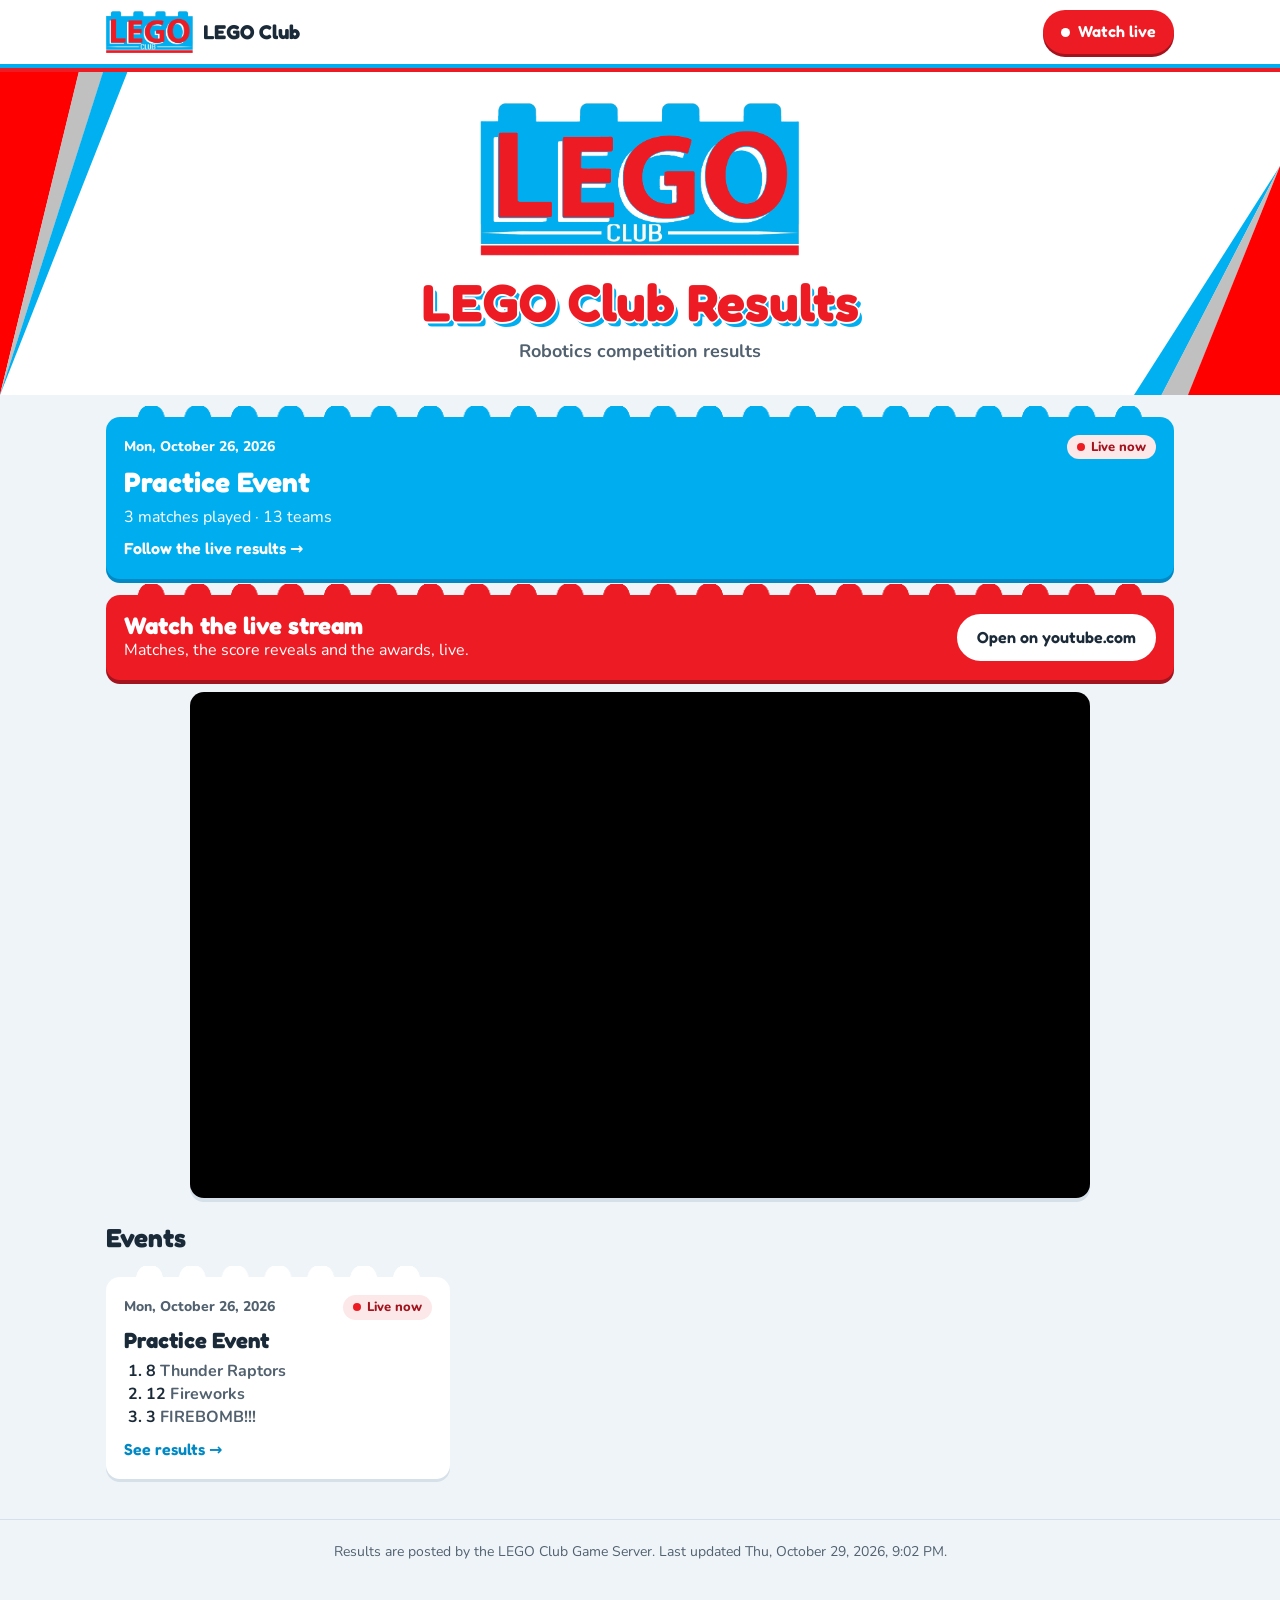
==== event.html @ 3d37c3ea "Set up the LEGO Club results website" ====
<!doctype html>
<html lang="en">
<head>
<meta charset="utf-8">
<meta name="viewport" content="width=device-width, initial-scale=1">
<title>Event results · LEGO Club</title>
<link rel="icon" href="assets/favicon.png">
<link rel="stylesheet" href="site.css">
</head>
<body data-page="event">
<header class="top"><div class="wrap">
  <a class="brand" href="./"><img src="assets/lego-club-logo.png" alt="LEGO Club"><b id="site-title">LEGO Club</b></a>
  <nav><a class="btn ghost" href="./">All events</a><a class="btn live hidden" id="nav-live" href="#stream">Watch live</a></nav>
</div></header>

<main class="wrap">
  <section class="brick studs ev-head" id="ev-head"><h1>Loading…</h1></section>
  <div id="onfield"></div>
  <div id="stream" class="stream"></div>
  <div id="champion"></div>
  <div class="find"><input id="find" type="search" placeholder="Find your team: number or name" autocomplete="off" aria-label="Find your team"></div>
  <div class="sugg hidden" id="sugg"></div>
  <div id="teamcard"></div>
  <div class="tabs" id="tabs" role="tablist"></div>
  <div id="panel"></div>
</main>

<footer><div class="wrap">Posted by the LEGO Club Game Server. <span id="updated"></span></div></footer>
<script src="site.js"></script>
</body>
</html>
---- site.css ----
/* LEGO Club results website: same look as the Game Server (Fredoka + Nunito, logo cyan and red) */
@font-face { font-family: "Fredoka"; font-weight: 600; font-display: swap; src: url(assets/fredoka-600.woff2) format("woff2"); }
@font-face { font-family: "Fredoka"; font-weight: 700; font-display: swap; src: url(assets/fredoka-700.woff2) format("woff2"); }
@font-face { font-family: "Nunito"; font-weight: 400; font-display: swap; src: url(assets/nunito-400.woff2) format("woff2"); }
@font-face { font-family: "Nunito"; font-weight: 700; font-display: swap; src: url(assets/nunito-700.woff2) format("woff2"); }
@font-face { font-family: "Nunito"; font-weight: 800; font-display: swap; src: url(assets/nunito-800.woff2) format("woff2"); }

:root {
  --cyan: #00AEEF; --cyan-deep: #0089C4; --cyan-tint: #E3F5FD;
  --club-red: #ED1C24; --red: #E21E2B; --red-tint: #FDE8E9; --blue: #1E5BD8; --blue-tint: #E6EEFC;
  --yellow: #FFD21F; --green: #13853E; --green-tint: #E3F6EA;
  --ink: #1B2A38; --ink-soft: #52616F; --line: #D6E0E8; --canvas: #EEF4F8; --paper: #fff;
  --display: "Fredoka", "Arial Rounded MT Bold", system-ui, sans-serif;
  --body: "Nunito", "Segoe UI", system-ui, sans-serif;
  --r: 14px;
}
* { box-sizing: border-box; }
html { -webkit-text-size-adjust: 100%; }
body { margin: 0; background: var(--canvas); color: var(--ink); font-family: var(--body); font-size: 16px; line-height: 1.45; }
a { color: var(--cyan-deep); }
h1, h2, h3 { font-family: var(--display); font-weight: 700; line-height: 1.1; margin: 0; }
.wrap { max-width: 1100px; margin: 0 auto; padding: 0 16px; }
.muted { color: var(--ink-soft); }
.hidden { display: none !important; }

/* header */
.top { background: #fff; border-bottom: 4px solid var(--cyan); box-shadow: 0 4px 0 var(--club-red); position: sticky; top: 0; z-index: 20; }
.top .wrap { display: flex; align-items: center; gap: 12px; height: 64px; }
.top .brand { display: flex; align-items: center; gap: 10px; text-decoration: none; color: var(--ink); min-width: 0; }
.top .brand img { height: 42px; width: auto; }
.top .brand b { font-family: var(--display); font-size: 20px; white-space: nowrap; overflow: hidden; text-overflow: ellipsis; }
.top nav { margin-left: auto; display: flex; gap: 8px; align-items: center; }
.btn { display: inline-flex; align-items: center; justify-content: center; gap: 8px; border: 0; border-radius: 999px; padding: 10px 18px; font-family: var(--display); font-weight: 600; font-size: 16px; cursor: pointer; text-decoration: none; white-space: nowrap; }
.btn.live { background: var(--club-red); color: #fff; box-shadow: 0 3px 0 #A3131D; }
.btn.live::before { content: ""; width: 9px; height: 9px; border-radius: 50%; background: #fff; animation: blink 1.4s infinite; }
.btn.cyan { background: var(--cyan); color: #fff; box-shadow: 0 3px 0 var(--cyan-deep); }
.btn.ghost { background: #fff; color: var(--ink); border: 2px solid var(--line); }
@keyframes blink { 50% { opacity: 0.25; } }

/* bricks */
.brick { position: relative; background: var(--paper); border-radius: var(--r); padding: 18px; margin-top: 16px; box-shadow: 0 3px 0 var(--line); }
.brick.studs::before { content: ""; position: absolute; left: 22px; right: 22px; top: -11px; height: 12px;
  background: radial-gradient(circle at 50% 100%, var(--stud, #fff) 0 13px, transparent 13.5px) 0 0 / 46px 100% round no-repeat; }
.brick.cyan { --stud: var(--cyan); background: var(--cyan); color: #fff; box-shadow: 0 4px 0 var(--cyan-deep); }
.brick.red { --stud: var(--club-red); background: var(--club-red); color: #fff; box-shadow: 0 4px 0 #A3131D; }
.brick.cyan a, .brick.red a { color: #fff; }
.brick .btn.ghost, .brick a.btn.ghost { color: var(--ink); border-color: #fff; }
.chip { display: inline-flex; align-items: center; gap: 6px; padding: 3px 10px; border-radius: 999px; font-weight: 800; font-size: 13px; white-space: nowrap; }
.chip.live { background: var(--red-tint); color: #A3131D; }
.chip.live::before { content: ""; width: 8px; height: 8px; border-radius: 50%; background: var(--club-red); animation: blink 1.4s infinite; }
.chip.final { background: var(--green-tint); color: var(--green); }
.chip.upcoming { background: var(--cyan-tint); color: var(--cyan-deep); }
.chip.review { background: #FFF2C7; color: #7A5B00; }

/* home hero */
.hero { position: relative; overflow: hidden; background: #fff; }
.hero .stl, .hero .sbr { position: absolute; pointer-events: none; }
.hero .stl { left: 0; top: 0; height: min(100%, 44vw); aspect-ratio: 497 / 1255; background: url(assets/stripes-tl.svg) no-repeat 0 0 / 100% 100%; }
.hero .sbr { right: 0; bottom: 0; height: min(70%, 30vw); aspect-ratio: 533 / 835; background: url(assets/stripes-br.svg) no-repeat 0 0 / 100% 100%; }
.hero .wrap { position: relative; text-align: center; padding: 34px 16px 30px; }
.hero img.logo { width: min(320px, 70vw); }
.hero h1 { font-size: clamp(30px, 6vw, 52px); margin-top: 10px; color: var(--club-red); text-shadow: 2px 0 0 #fff, -2px 0 0 #fff, 0 2px 0 #fff, 0 -2px 0 #fff, 4px 5px 0 var(--cyan); }
.hero p { font-size: 18px; margin: 8px 0 0; color: var(--ink-soft); font-weight: 700; }

.section-h { display: flex; align-items: center; justify-content: space-between; gap: 10px; margin: 26px 0 0; }
.section-h h2 { font-size: 26px; }

/* live stream */
.stream { margin-top: 16px; }
.stream .frame { position: relative; width: 100%; max-width: 900px; margin-left: auto; margin-right: auto; aspect-ratio: 16 / 9; border-radius: var(--r); overflow: hidden; background: #000; box-shadow: 0 4px 0 var(--line); }
.stream iframe { position: absolute; inset: 0; width: 100%; height: 100%; border: 0; }
.stream-cta { display: flex; align-items: center; gap: 14px; flex-wrap: wrap; justify-content: space-between; }
.stream-cta h2 { font-size: 24px; }

/* event cards */
.grid { display: grid; grid-template-columns: repeat(auto-fill, minmax(290px, 1fr)); gap: 18px; margin-top: 8px; }
.ecard { display: flex; flex-direction: column; gap: 8px; text-decoration: none; color: var(--ink); }
.ecard:hover { box-shadow: 0 3px 0 var(--cyan); }
.ecard .d { font-size: 14px; font-weight: 800; color: var(--ink-soft); display: flex; justify-content: space-between; gap: 8px; align-items: center; }
.ecard h3 { font-size: 22px; }
.ecard .champ { font-weight: 800; color: var(--green); }
.ecard ol { margin: 0; padding-left: 22px; font-weight: 700; }
.ecard ol li span { color: var(--ink-soft); font-weight: 600; }
.ecard .go { margin-top: auto; font-family: var(--display); font-weight: 600; color: var(--cyan-deep); }

/* event header */
.ev-head h1 { font-size: clamp(26px, 5vw, 40px); }
.ev-meta { display: flex; flex-wrap: wrap; gap: 8px 14px; align-items: center; margin-top: 8px; font-weight: 700; color: var(--ink-soft); }
.ev-actions { display: flex; gap: 10px; flex-wrap: wrap; margin-top: 14px; }
.onfield { display: flex; align-items: center; gap: 14px; flex-wrap: wrap; }
.onfield b { font-family: var(--display); font-size: 22px; }
.onfield .vs { display: flex; gap: 10px; align-items: center; font-family: var(--display); font-weight: 700; font-size: 20px; }
.onfield .vs .r { background: #fff; color: var(--red); border-radius: 10px; padding: 2px 10px; }
.onfield .vs .b { background: #fff; color: var(--blue); border-radius: 10px; padding: 2px 10px; }

/* search */
.find { display: flex; gap: 10px; margin-top: 16px; }
.find input { flex: 1; min-width: 0; font: inherit; font-size: 17px; padding: 12px 16px; border: 2px solid var(--line); border-radius: 999px; background: #fff; }
.find input:focus { outline: none; border-color: var(--cyan); box-shadow: 0 0 0 3px rgba(0,174,239,0.2); }
.sugg { background: #fff; border-radius: var(--r); margin-top: 6px; box-shadow: 0 6px 18px rgba(0,0,0,0.12); overflow: hidden; }
.sugg button { display: block; width: 100%; text-align: left; border: 0; background: #fff; padding: 11px 16px; font: inherit; cursor: pointer; border-bottom: 1px solid var(--line); }
.sugg button:hover { background: var(--cyan-tint); }
.sugg b { font-family: var(--display); margin-right: 8px; }

/* tabs */
.tabs { position: sticky; top: 68px; z-index: 10; display: flex; gap: 6px; overflow-x: auto; padding: 12px 0 8px; margin-top: 8px; background: var(--canvas); scrollbar-width: none; }
.tabs::-webkit-scrollbar { display: none; }
.tabs button { flex: none; border: 2px solid var(--line); background: #fff; border-radius: 999px; padding: 8px 16px; font-family: var(--display); font-weight: 600; font-size: 16px; cursor: pointer; color: var(--ink-soft); }
.tabs button.on { background: var(--cyan); border-color: var(--cyan); color: #fff; }

/* matches */
.mlist { display: flex; flex-direction: column; gap: 10px; margin-top: 8px; }
.m { background: #fff; border-radius: var(--r); box-shadow: 0 3px 0 var(--line); overflow: hidden; }
.m summary, .m .sum { list-style: none; display: grid; grid-template-columns: 64px 1fr auto 1fr; gap: 10px; align-items: center; padding: 12px 14px; }
.m summary { cursor: pointer; }
.m summary::-webkit-details-marker { display: none; }
.m .lab { font-family: var(--display); font-weight: 700; font-size: 18px; }
.m .lab small { display: block; font-family: var(--body); font-size: 12px; color: var(--ink-soft); font-weight: 700; }
.m .al { font-weight: 800; min-width: 0; }
.m .al.r { color: var(--red); } .m .al.b { color: var(--blue); text-align: right; }
.m .al small { display: block; color: var(--ink-soft); font-weight: 600; font-size: 13px; white-space: nowrap; overflow: hidden; text-overflow: ellipsis; }
.m .sc { font-family: var(--display); font-weight: 700; font-size: 26px; white-space: nowrap; text-align: center; }
.m .sc .r { color: var(--red); } .m .sc .b { color: var(--blue); } .m .sc .dash { color: var(--line); margin: 0 6px; }
.m .sc .w { text-decoration: underline; text-decoration-thickness: 3px; text-underline-offset: 5px; }
.m .sc.pend { font-size: 15px; color: var(--ink-soft); }
.m .bd { padding: 0 14px 14px; display: grid; grid-template-columns: 1fr auto 1fr; gap: 4px 12px; font-weight: 700; }
.m .bd .l { text-align: center; color: var(--ink-soft); font-size: 14px; }
.m .bd .r { color: var(--red); text-align: right; font-family: var(--display); }
.m .bd .b { color: var(--blue); font-family: var(--display); }
.m.mine { box-shadow: 0 0 0 3px var(--yellow), 0 3px 0 var(--line); }
.m .me { background: var(--yellow); color: var(--ink); border-radius: 6px; padding: 0 5px; }

/* rankings */
.tablebox { background: #fff; border-radius: var(--r); box-shadow: 0 3px 0 var(--line); overflow: hidden; margin-top: 8px; }
table.rk { width: 100%; border-collapse: collapse; }
table.rk th { background: #F4F8FB; font-size: 12px; text-transform: uppercase; letter-spacing: .04em; color: var(--ink-soft); text-align: right; padding: 10px 8px; }
table.rk td { padding: 10px 8px; border-top: 1px solid var(--line); text-align: right; font-weight: 700; font-variant-numeric: tabular-nums; }
table.rk th:nth-child(2), table.rk td:nth-child(2) { text-align: left; }
table.rk td.rank { font-family: var(--display); color: var(--cyan-deep); font-size: 20px; text-align: center; width: 48px; }
table.rk th:first-child { text-align: center; }
table.rk td .t { font-family: var(--display); font-size: 18px; margin-right: 8px; }
table.rk td .n { color: var(--ink-soft); font-weight: 600; }
table.rk tr.top3 td.rank { color: var(--club-red); }
table.rk tr.mine td { background: #FFF8D6; }
table.rk .rs { font-family: var(--display); font-size: 19px; }
.note { font-size: 13px; color: var(--ink-soft); margin: 8px 4px 0; }

/* alliances + bracket */
.alls { display: grid; grid-template-columns: repeat(auto-fill, minmax(220px, 1fr)); gap: 10px; margin-top: 8px; }
.alls div { background: #fff; border-radius: var(--r); padding: 12px 14px; box-shadow: 0 3px 0 var(--line); }
.alls b { font-family: var(--display); font-size: 18px; color: var(--cyan-deep); display: block; }
.bk { display: flex; gap: 16px; overflow-x: auto; padding: 8px 2px 12px; }
.bk-col { flex: none; width: 230px; display: flex; flex-direction: column; gap: 10px; justify-content: center; }
.bk-col h4 { margin: 0; font-family: var(--display); font-size: 15px; color: var(--ink-soft); }
.bk-s { background: #fff; border-radius: 12px; box-shadow: 0 3px 0 var(--line); overflow: hidden; }
.bk-s .row { display: flex; justify-content: space-between; gap: 8px; padding: 8px 10px; font-weight: 700; font-size: 14px; }
.bk-s .row + .row { border-top: 1px solid var(--line); }
.bk-s .row.win { background: var(--green-tint); }
.bk-s .row.lose { color: var(--ink-soft); text-decoration: line-through; }
.bk-s .sd { font-family: var(--display); margin-right: 6px; color: var(--cyan-deep); }
.bk-s .cap { font-size: 12px; color: var(--ink-soft); padding: 4px 10px; background: #F4F8FB; }
.bk-side h3 { margin-top: 16px; font-size: 20px; }
.champion { text-align: center; }
.champion h2 { font-size: 30px; }
.champion p { font-size: 19px; font-weight: 800; margin: 6px 0 0; }

/* awards */
.aw { display: grid; grid-template-columns: repeat(auto-fill, minmax(280px, 1fr)); gap: 16px; margin-top: 8px; }
.aw .brick { margin-top: 10px; }
.aw .ic { width: 44px; height: 44px; border-radius: 10px; background: var(--yellow); display: grid; place-items: center; float: right; margin-left: 10px; }
.aw .ic svg { width: 30px; height: 30px; fill: #fff; }
.aw h3 { font-size: 21px; }
.aw p { margin: 6px 0 10px; color: var(--ink-soft); font-size: 15px; }
.aw .w { font-weight: 800; font-size: 17px; } .aw .w b { font-family: var(--display); color: var(--cyan-deep); margin-right: 6px; font-size: 20px; }

/* teams */
.teams { display: grid; grid-template-columns: repeat(auto-fill, minmax(230px, 1fr)); gap: 10px; margin-top: 8px; }
.teams button { text-align: left; background: #fff; border: 0; border-radius: var(--r); padding: 12px 14px; box-shadow: 0 3px 0 var(--line); font: inherit; cursor: pointer; }
.teams button b { font-family: var(--display); font-size: 22px; color: var(--cyan-deep); margin-right: 8px; }
.teams button small { display: block; color: var(--ink-soft); font-weight: 700; }

/* team panel */
.teamcard { margin-top: 16px; }
.teamcard .tc-h { display: flex; gap: 12px; align-items: flex-start; justify-content: space-between; }
.teamcard .num { font-family: var(--display); font-size: 46px; line-height: 1; }
.teamcard h2 { font-size: 26px; }
.teamcard .stats { display: flex; gap: 10px; flex-wrap: wrap; margin-top: 12px; }
.teamcard .stats div { background: rgba(255,255,255,0.18); border-radius: 12px; padding: 8px 14px; text-align: center; }
.teamcard .stats b { display: block; font-family: var(--display); font-size: 24px; }
.teamcard .stats small { font-weight: 800; }
.teamcard .close { background: rgba(255,255,255,0.2); color: #fff; border: 0; border-radius: 999px; padding: 8px 14px; font: inherit; font-weight: 800; cursor: pointer; }

.empty { background: #fff; border-radius: var(--r); padding: 22px; text-align: center; color: var(--ink-soft); font-weight: 700; margin-top: 8px; }
footer { margin: 40px 0 0; padding: 22px 0 40px; border-top: 1px solid var(--line); color: var(--ink-soft); font-size: 14px; text-align: center; }

@media (max-width: 640px) {
  .top .brand b { display: none; }
  .btn { padding: 9px 14px; font-size: 15px; }
  .m summary, .m .sum { grid-template-columns: 50px 1fr auto; grid-template-areas: "lab r sc" "lab b sc"; row-gap: 2px; }
  .m .lab { grid-area: lab; } .m .lab small { display: none; } .m .al.r { grid-area: r; } .m .al.b { grid-area: b; text-align: left; } .m .sc { grid-area: sc; font-size: 22px; }
  .m .sc .dash { display: block; height: 0; overflow: hidden; margin: 0; }
  .m .sc span { display: block; line-height: 1.15; }
  table.rk .hide-sm { display: none; }
  table.rk td .n { display: block; font-size: 13px; }
}
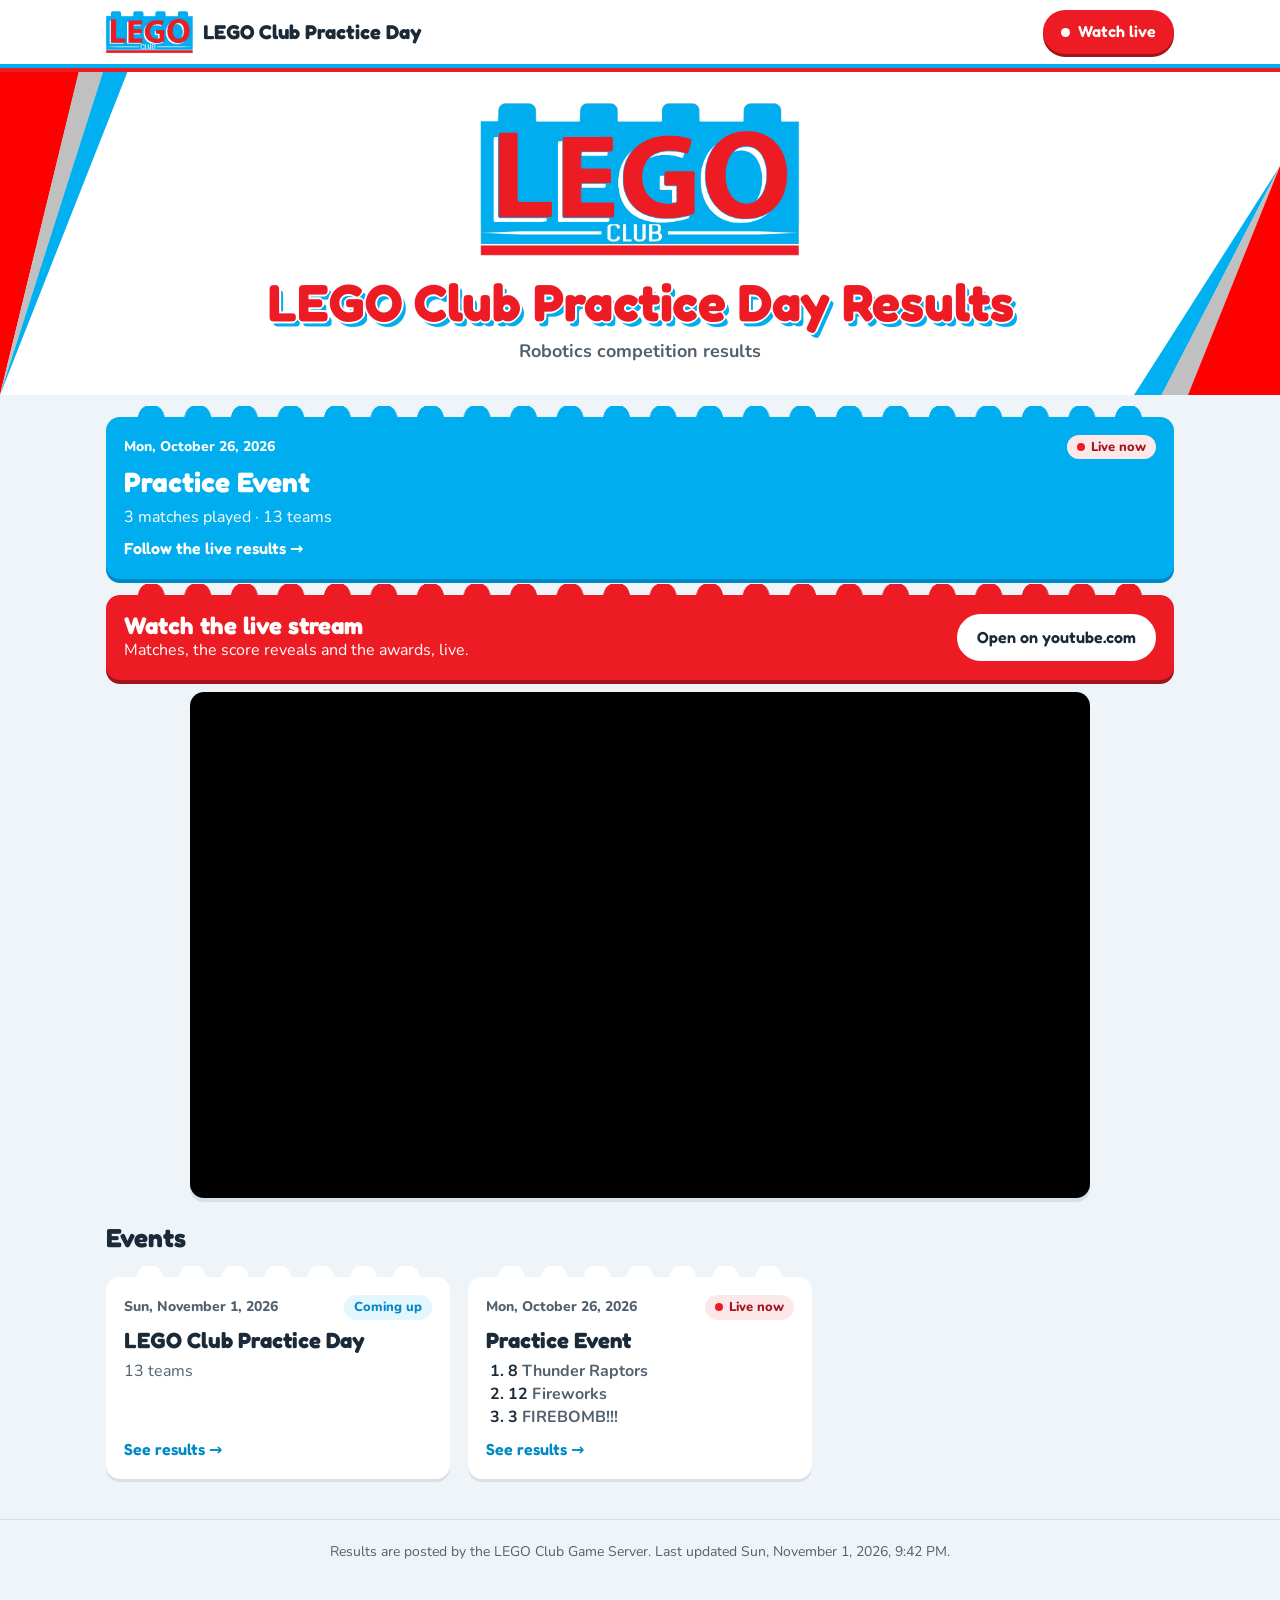
==== commit 38db4442: "Results: LEGO Club Practice Day (0 matches played) + website update" ====
--- a/event.html
+++ b/event.html
@@ -15,13 +15,10 @@
 
 <main class="wrap">
   <section class="brick studs ev-head" id="ev-head"><h1>Loading…</h1></section>
+  <div class="tabs" id="tabs" role="tablist"></div>
   <div id="onfield"></div>
-  <div id="stream" class="stream"></div>
   <div id="champion"></div>
-  <div class="find"><input id="find" type="search" placeholder="Find your team: number or name" autocomplete="off" aria-label="Find your team"></div>
-  <div class="sugg hidden" id="sugg"></div>
-  <div id="teamcard"></div>
-  <div class="tabs" id="tabs" role="tablist"></div>
+  <div id="stream" class="stream hidden"></div>
   <div id="panel"></div>
 </main>
 
--- a/site.css
+++ b/site.css
@@ -103,10 +103,14 @@
 .sugg b { font-family: var(--display); margin-right: 8px; }
 
 /* tabs */
-.tabs { position: sticky; top: 68px; z-index: 10; display: flex; gap: 6px; overflow-x: auto; padding: 12px 0 8px; margin-top: 8px; background: var(--canvas); scrollbar-width: none; }
+.tabs { position: sticky; top: 68px; z-index: 10; display: flex; flex-wrap: wrap; gap: 6px; padding: 12px 0 8px; margin-top: 8px; background: var(--canvas); scrollbar-width: none; }
 .tabs::-webkit-scrollbar { display: none; }
 .tabs button { flex: none; border: 2px solid var(--line); background: #fff; border-radius: 999px; padding: 8px 16px; font-family: var(--display); font-weight: 600; font-size: 16px; cursor: pointer; color: var(--ink-soft); }
 .tabs button.on { background: var(--cyan); border-color: var(--cyan); color: #fff; }
+.tabs button.live { background: var(--club-red); border-color: var(--club-red); color: #fff; display: inline-flex; align-items: center; gap: 8px; }
+.tabs button.live::before { content: ""; width: 9px; height: 9px; border-radius: 50%; background: #fff; animation: blink 1.4s infinite; }
+.tabs button.live.on { box-shadow: 0 0 0 3px #FFC9CC; }
+.tabs button.replay.on { background: var(--club-red); border-color: var(--club-red); }
 
 /* matches */
 .mlist { display: flex; flex-direction: column; gap: 10px; margin-top: 8px; }
@@ -184,10 +188,19 @@
 .teamcard .tc-h { display: flex; gap: 12px; align-items: flex-start; justify-content: space-between; }
 .teamcard .num { font-family: var(--display); font-size: 46px; line-height: 1; }
 .teamcard h2 { font-size: 26px; }
-.teamcard .stats { display: flex; gap: 10px; flex-wrap: wrap; margin-top: 12px; }
+.teamcard .stats { display: grid; grid-template-columns: repeat(auto-fill, minmax(112px, 1fr)); gap: 10px; margin-top: 12px; }
 .teamcard .stats div { background: rgba(255,255,255,0.18); border-radius: 12px; padding: 8px 14px; text-align: center; }
 .teamcard .stats b { display: block; font-family: var(--display); font-size: 24px; }
 .teamcard .stats small { font-weight: 800; }
+.back { margin-top: 12px; }
+.teamcard .tc-aw { margin: 12px 0 0; font-weight: 800; }
+.m .res { display: inline-block !important; margin-top: 4px; border-radius: 999px; padding: 1px 9px; font-size: 12px; font-weight: 800; color: #fff; }
+.m .res.w { background: #11803A; } .m .res.l { background: #8A96A3; } .m .res.t { background: #B86E00; }
+h3.sub { font-size: 20px; margin: 22px 0 4px; }
+.teams button .tl-rec { display: block; margin-top: 2px; font-weight: 800; color: var(--ink); font-size: 14px; }
+.teams button:hover { box-shadow: 0 3px 0 var(--cyan); }
+table.rk tr.go { cursor: pointer; }
+table.rk tr.go:hover td { background: var(--cyan-tint); }
 .teamcard .close { background: rgba(255,255,255,0.2); color: #fff; border: 0; border-radius: 999px; padding: 8px 14px; font: inherit; font-weight: 800; cursor: pointer; }
 
 .empty { background: #fff; border-radius: var(--r); padding: 22px; text-align: center; color: var(--ink-soft); font-weight: 700; margin-top: 8px; }
